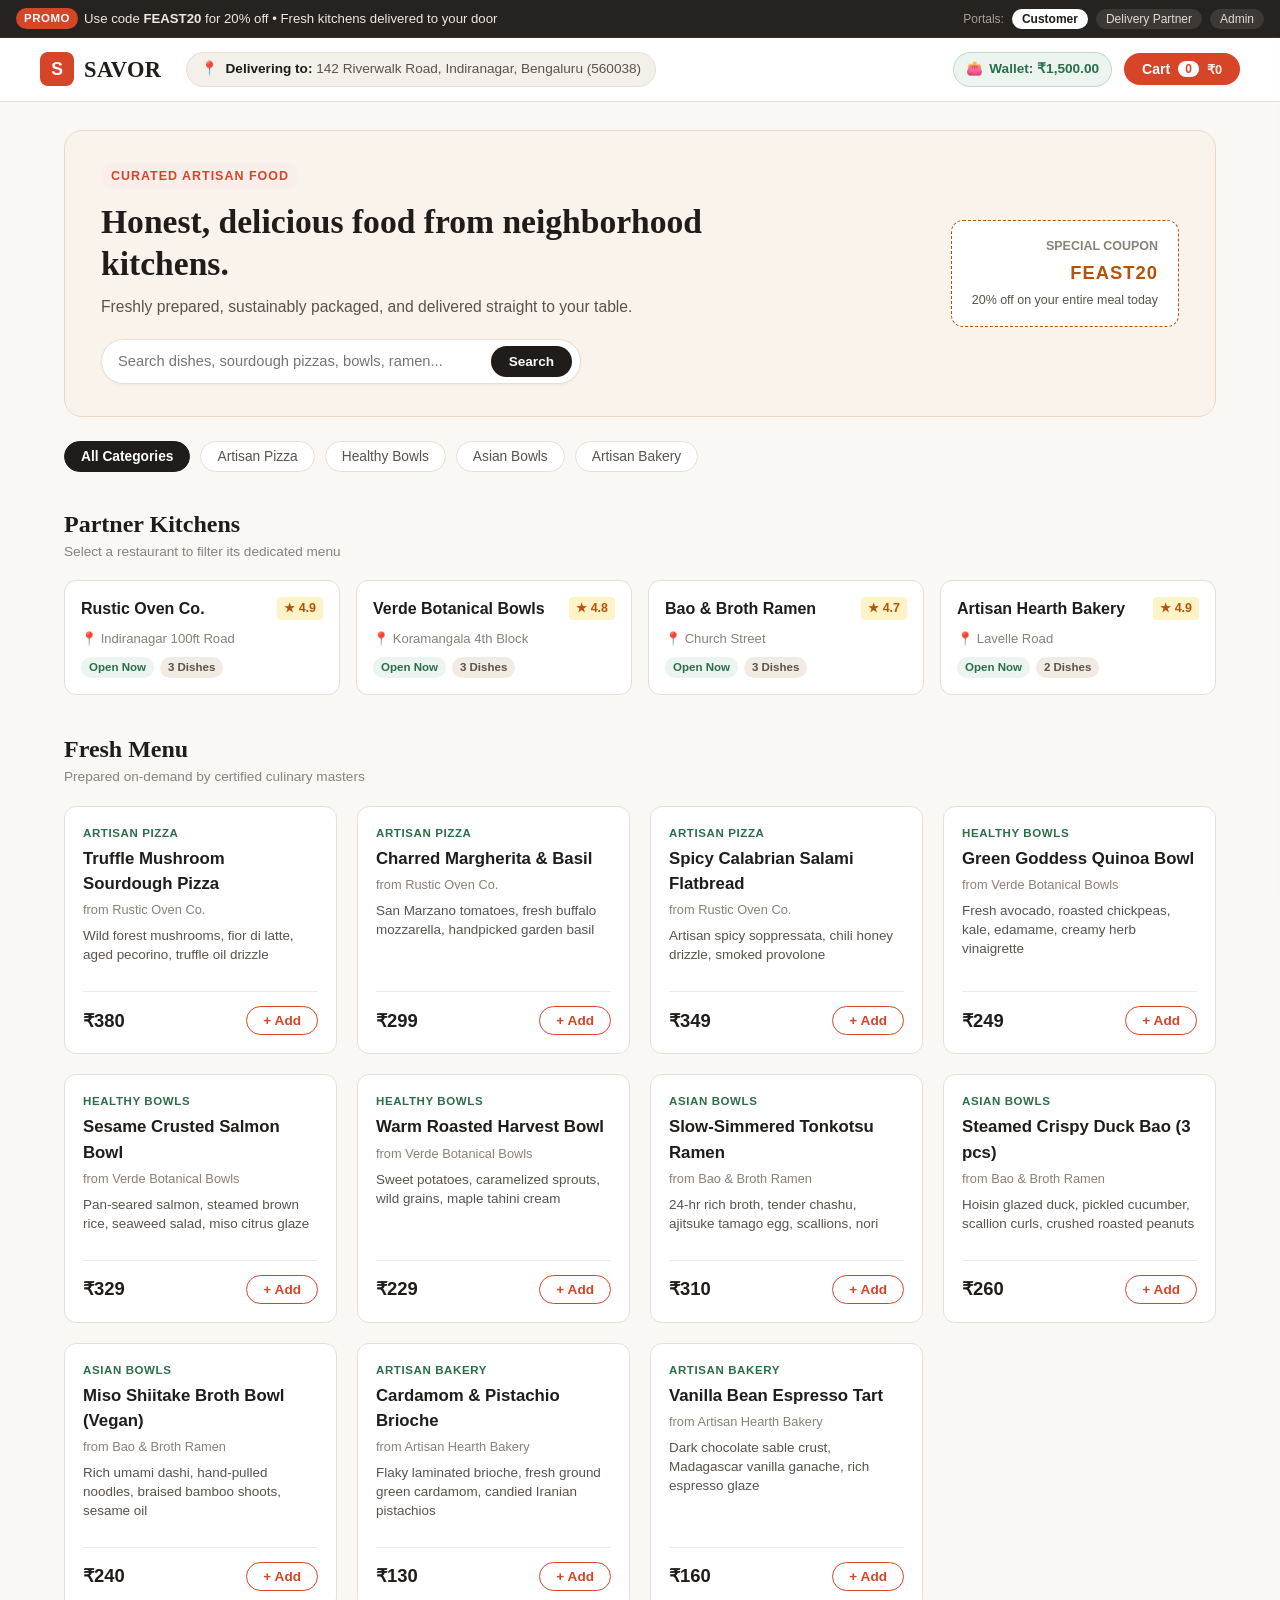
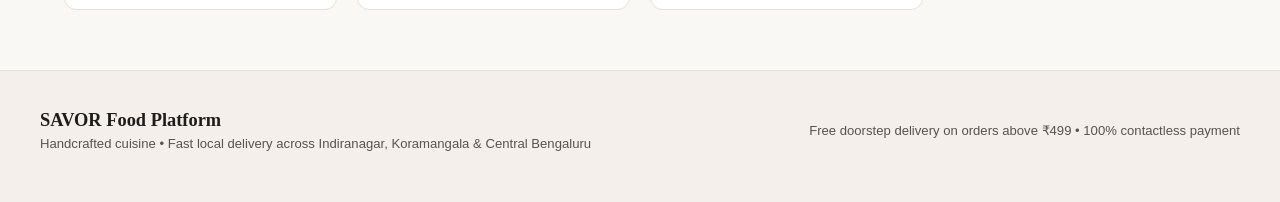
==== index.html @ b682f84f "Add files via upload" ====
<!DOCTYPE html>
<html lang="en">
<head>
  <meta charset="UTF-8">
  <meta name="viewport" content="width=device-width, initial-scale=1.0">
  <title>SAVOR — Handcrafted Food & Local Kitchens</title>
  <link rel="stylesheet" href="styles.css">
</head>
<body>

  <!-- Top System Bar with Operational Portals & Offer -->
  <aside class="top-banner">
    <div style="display:flex; align-items:center;">
      <span class="banner-badge">PROMO</span>
      <span>Use code <strong>FEAST20</strong> for 20% off • Fresh kitchens delivered to your door</span>
    </div>
    <div class="banner-role-pills">
      <span style="font-size:0.75rem; color:#A8A095;">Portals:</span>
      <button class="role-pill-btn active" onclick="showRoleOverview('Customer')">Customer</button>
      <button class="role-pill-btn" onclick="showRoleOverview('DeliveryPartner')">Delivery Partner</button>
      <button class="role-pill-btn" onclick="showRoleOverview('Admin')">Admin</button>
    </div>
  </aside>

  <!-- Navigation Bar -->
  <header class="navbar">
    <div class="nav-container">
      <div style="display:flex; align-items:center; gap:24px;">
        <a href="#" class="brand-group">
          <div class="brand-icon">S</div>
          <span class="brand-name">SAVOR</span>
        </a>

        <!-- Delivery Address -->
        <div class="address-box" title="Delivery Address">
          <span>📍</span>
          <div>
            <span class="address-label">Delivering to:</span>
            <span id="navAddress">142 Riverwalk Road, Indiranagar, Bengaluru (560038)</span>
          </div>
        </div>
      </div>

      <!-- Nav Actions (Wallet & Cart) -->
      <div class="nav-actions">
        <!-- Customer Wallet Balance -->
        <div class="wallet-badge" title="Customer Wallet Balance">
          <span>👛</span>
          <span>Wallet: <strong id="walletDisplay">₹1,500.00</strong></span>
        </div>

        <!-- Cart Button -->
        <button class="btn-cart" onclick="openCart()">
          <span>Cart</span>
          <span class="cart-counter" id="cartCountBadge">0</span>
          <span id="cartNavTotal" style="font-size:0.8rem; opacity:0.9;">₹0.00</span>
        </button>
      </div>
    </div>
  </header>

  <main>
    <!-- Hero / Discovery Section -->
    <section class="hero-section">
      <div class="hero-card">
        <div class="hero-content">
          <span class="hero-tag">Curated Artisan Food</span>
          <h1 class="hero-title">Honest, delicious food from neighborhood kitchens.</h1>
          <p class="hero-subtitle">Freshly prepared, sustainably packaged, and delivered straight to your table.</p>
          
          <div class="hero-search-bar">
            <input type="text" id="searchInput" placeholder="Search dishes, sourdough pizzas, bowls, ramen...">
            <button class="hero-search-btn" onclick="renderFoodItems()">Search</button>
          </div>
        </div>

        <!-- Coupon Card -->
        <div class="hero-coupon-banner">
          <div class="coupon-label">Special Coupon</div>
          <div class="coupon-code">FEAST20</div>
          <div class="coupon-desc">20% off on your entire meal today</div>
        </div>
      </div>
    </section>

    <!-- Category Filter Chips -->
    <nav class="filter-section" id="filterChips" aria-label="Food Categories">
      <button class="filter-chip active" data-category="All">All Categories</button>
      <button class="filter-chip" data-category="Artisan Pizza">Artisan Pizza</button>
      <button class="filter-chip" data-category="Healthy Bowls">Healthy Bowls</button>
      <button class="filter-chip" data-category="Asian Bowls">Asian Bowls</button>
      <button class="filter-chip" data-category="Artisan Bakery">Artisan Bakery</button>
    </nav>

    <!-- Main Content Area -->
    <div class="content-container">
      <!-- Restaurants Section -->
      <section style="margin-bottom: 32px;">
        <div class="section-header">
          <div>
            <h2 class="section-title">Partner Kitchens</h2>
            <p class="section-meta">Select a restaurant to filter its dedicated menu</p>
          </div>
        </div>
        <div class="restaurants-strip" id="restaurantsStrip">
          <!-- Populated by app.js -->
        </div>
      </section>

      <!-- Food Catalog Grid -->
      <section>
        <div class="section-header">
          <div>
            <h2 class="section-title">Fresh Menu</h2>
            <p class="section-meta">Prepared on-demand by certified culinary masters</p>
          </div>
        </div>
        <div class="food-grid" id="foodGrid">
          <!-- Populated by app.js -->
        </div>
      </section>
    </div>
  </main>

  <!-- Slide-Over Cart Drawer -->
  <div class="cart-overlay" id="cartOverlay" onclick="closeCart()"></div>
  <aside class="cart-drawer" id="cartDrawer" aria-label="Shopping Cart">
    <div class="cart-drawer-header">
      <h3 class="cart-drawer-title">Your Order Cart</h3>
      <button class="btn-close-cart" onclick="closeCart()" aria-label="Close Cart">&times;</button>
    </div>

    <!-- Cart items list -->
    <div class="cart-items-list" id="cartItemsList">
      <!-- Populated by app.js -->
    </div>

    <!-- Cart summary & checkout footer -->
    <div class="cart-drawer-footer">
      <!-- Coupon apply box -->
      <div class="coupon-input-group">
        <input type="text" id="couponInput" placeholder="PROMO CODE (e.g. FEAST20)" value="FEAST20">
        <button onclick="applyCouponCode()">Apply</button>
      </div>
      <div id="couponMsg" class="coupon-status-msg"></div>

      <!-- Price breakdown in Rupees -->
      <div class="price-summary-row">
        <span>Subtotal</span>
        <span id="subtotalDisplay">₹0.00</span>
      </div>
      <div class="price-summary-row discount-row" id="discountRow" style="display:none;">
        <span>Promo Discount</span>
        <span id="discountDisplay">-₹0.00</span>
      </div>
      <div class="price-summary-row">
        <span>Delivery Fee</span>
        <span>₹40.00</span>
      </div>
      <div class="price-summary-row total-row">
        <span>Total Payable</span>
        <span id="totalDisplay">₹0.00</span>
      </div>

      <button class="btn-checkout" id="btnCheckout" onclick="openCheckoutModal()">Proceed to Checkout</button>
    </div>
  </aside>

  <!-- Checkout & Live Order Tracker Modal -->
  <div class="modal-backdrop" id="orderModalBackdrop">
    <div class="modal-box">
      <!-- Step 1: Checkout & Payment Selection -->
      <div id="checkoutStep">
        <div class="modal-header">
          <h3 class="modal-title">Checkout & Payment</h3>
          <button class="btn-close-cart" onclick="closeOrderModal()">&times;</button>
        </div>
        <div class="modal-body">
          <h4 style="font-size:0.95rem; margin-bottom:8px; color:var(--text-secondary);">Order Review</h4>
          <div id="checkoutOrderItems" style="background:var(--bg-subtle); padding:14px; border-radius:var(--radius-sm); margin-bottom:18px;">
            <!-- Rendered by app.js -->
          </div>

          <h4 style="font-size:0.95rem; margin-bottom:8px; color:var(--text-secondary);">Select Payment Method</h4>
          <div class="payment-methods-grid">
            <div class="payment-option-card selected" data-method="WALLET" onclick="selectPaymentMethod('WALLET')">
              <span style="font-size:1.3rem;">👛</span>
              <div>
                <div class="payment-option-name">Customer Wallet</div>
                <div class="payment-option-sub" id="walletOptionSub">Balance: ₹1,500.00</div>
              </div>
            </div>

            <div class="payment-option-card" data-method="UPI" onclick="selectPaymentMethod('UPI')">
              <span style="font-size:1.3rem;">📱</span>
              <div>
                <div class="payment-option-name">Instant UPI</div>
                <div class="payment-option-sub">GPay / PhonePe / Paytm / QR</div>
              </div>
            </div>

            <div class="payment-option-card" data-method="CARD" onclick="selectPaymentMethod('CARD')">
              <span style="font-size:1.3rem;">💳</span>
              <div>
                <div class="payment-option-name">Credit / Debit Card</div>
                <div class="payment-option-sub">Visa, Mastercard, RuPay</div>
              </div>
            </div>

            <div class="payment-option-card" data-method="COD" onclick="selectPaymentMethod('COD')">
              <span style="font-size:1.3rem;">💵</span>
              <div>
                <div class="payment-option-name">Cash on Delivery</div>
                <div class="payment-option-sub">Pay upon doorstep arrival</div>
              </div>
            </div>
          </div>

          <button class="btn-checkout" onclick="confirmAndPlaceOrder()">Place Order & Pay</button>
        </div>
      </div>

      <!-- Step 2: Live Order Tracker -->
      <div id="trackingStep" style="display:none;">
        <div class="modal-header">
          <h3 class="modal-title">Live Order Tracker</h3>
          <button class="btn-close-cart" onclick="closeOrderModal()">&times;</button>
        </div>
        <div class="modal-body">
          <div class="tracker-header">
            <div>
              <div class="tracker-order-id" id="trackerOrderId">Order #ORD-1092</div>
              <div class="tracker-timestamp" id="trackerTime">Placed just now</div>
            </div>
            <div style="text-align:right;">
              <div style="font-size:0.8rem; color:var(--text-muted);">From Kitchen</div>
              <div style="font-weight:700; color:var(--text-main);" id="trackerRestaurantName">Rustic Oven Co.</div>
            </div>
          </div>

          <!-- Order Status Stepper -->
          <div class="order-stepper">
            <div class="step-node active" id="stepNode_PLACED">
              <div class="step-dot">1</div>
              <div class="step-title">Order Placed</div>
              <div class="step-desc">Your order has been received by the platform.</div>
            </div>
            <div class="step-node" id="stepNode_CONFIRMED">
              <div class="step-dot">2</div>
              <div class="step-title">Kitchen Accepted</div>
              <div class="step-desc">The restaurant accepted and is allocating fresh ingredients.</div>
            </div>
            <div class="step-node" id="stepNode_PREPARING">
              <div class="step-dot">3</div>
              <div class="step-title">Cooking & Packaging</div>
              <div class="step-desc">Chefs are handcrafting your meal fresh.</div>
            </div>
            <div class="step-node" id="stepNode_OUT_FOR_DELIVERY">
              <div class="step-dot">4</div>
              <div class="step-title">Out for Delivery</div>
              <div class="step-desc">Delivery partner picked up and is en route.</div>
            </div>
            <div class="step-node" id="stepNode_DELIVERED">
              <div class="step-dot">5</div>
              <div class="step-title">Delivered</div>
              <div class="step-desc">Arrived safely at your doorstep. Enjoy your meal!</div>
            </div>
          </div>

          <!-- Assigned Delivery Partner Card -->
          <div class="delivery-partner-badge">
            <div style="display:flex; align-items:center; gap:12px;">
              <div class="partner-avatar">🛵</div>
              <div>
                <div style="font-weight:700; font-size:0.92rem;" id="trackerPartnerName">Marcus Vance</div>
                <div style="font-size:0.8rem; color:var(--text-muted);" id="trackerPartnerVehicle">TVS Jupiter • KA-04-E-4921</div>
              </div>
            </div>
            <span class="status-pill open">Assigned Rider</span>
          </div>

          <!-- Real Operational Controls -->
          <div class="sim-controls">
            <button class="btn-sim-action" id="btnSimAdvance" onclick="advanceOrderStatusSimulation()">
              Advance Order Status
            </button>
            <button class="btn-sim-action btn-sim-cancel" onclick="cancelCurrentOrder()">
              Cancel Order
            </button>
          </div>
        </div>
      </div>
    </div>
  </div>

  <!-- Role Inspection & Operational Dashboard Modal -->
  <div class="modal-backdrop" id="roleOverviewModal">
    <div class="modal-box">
      <div class="modal-header">
        <h3 class="modal-title" id="roleModalTitle">Role Dashboard</h3>
        <button class="btn-close-cart" onclick="closeRoleOverview()">&times;</button>
      </div>
      <div class="modal-body" id="roleOverviewContent">
        <!-- Rendered dynamically by app.js with real actions & stats -->
      </div>
    </div>
  </div>

  <!-- Minimal Footer -->
  <footer class="site-footer">
    <div class="footer-container">
      <div>
        <div class="footer-brand">SAVOR Food Platform</div>
        <p class="footer-note">Handcrafted cuisine &bull; Fast local delivery across Indiranagar, Koramangala & Central Bengaluru</p>
      </div>
      <div style="font-size:0.82rem; color:var(--text-secondary); text-align:right;">
        <span>Free doorstep delivery on orders above ₹499 &bull; 100% contactless payment</span>
      </div>
    </div>
  </footer>

  <script src="app.js"></script>
</body>
</html>
---- styles.css ----
/* ==========================================================================
   SAVOR - Minimal Food Platform
   Warm, organic palette avoiding AI purple/blue gradients
   ========================================================================== */

:root {
  /* Warm Earth & Food Palette */
  --bg-page: #FAF8F5;
  --bg-surface: #FFFFFF;
  --bg-subtle: #F3EFE9;
  --bg-muted: #EBE5DC;
  
  /* Text */
  --text-main: #1F1C19;
  --text-secondary: #59534C;
  --text-muted: #8A8177;
  --text-inverted: #FFFFFF;
  
  /* Accents - Terracotta, Olive Basil, Saffron Amber */
  --accent-primary: #D64527;        /* Terracotta Paprika */
  --accent-primary-hover: #B83419;
  --accent-subtle: #FAEEEA;
  
  --accent-green: #2B6E48;          /* Olive / Basil */
  --accent-green-subtle: #EBF4EE;
  
  --accent-amber: #B45309;          /* Saffron Gold */
  --accent-amber-subtle: #FEF3C7;
  
  --border-color: #E6DFD5;
  --border-subtle: #EFEBE4;
  
  /* Radii & Shadows */
  --radius-xs: 4px;
  --radius-sm: 8px;
  --radius-md: 12px;
  --radius-lg: 18px;
  --radius-full: 9999px;
  
  --shadow-sm: 0 1px 3px rgba(35, 28, 24, 0.05);
  --shadow-md: 0 4px 14px rgba(35, 28, 24, 0.07);
  --shadow-lg: 0 16px 36px rgba(35, 28, 24, 0.10);
  
  --font-sans: -apple-system, BlinkMacSystemFont, "Segoe UI", Roboto, "Helvetica Neue", Arial, sans-serif;
  --font-serif: "Iowan Old Style", "Apple Garamond", "Baskerville", "Times New Roman", "Droid Serif", Times, Source Serif Pro, serif, "Apple Color Emoji", "Segoe UI Emoji", "Segoe UI Symbol";
}

* {
  box-sizing: border-box;
  margin: 0;
  padding: 0;
}

body {
  font-family: var(--font-sans);
  background-color: var(--bg-page);
  color: var(--text-main);
  line-height: 1.5;
  -webkit-font-smoothing: antialiased;
}

/* ----------------- Top Announcement Bar ----------------- */
.top-banner {
  background-color: #26221F;
  color: #EDE8E1;
  font-size: 0.825rem;
  padding: 8px 16px;
  display: flex;
  justify-content: space-between;
  align-items: center;
  border-bottom: 1px solid rgba(255, 255, 255, 0.08);
}
.banner-badge {
  background: var(--accent-primary);
  color: white;
  padding: 2px 8px;
  border-radius: var(--radius-full);
  font-size: 0.72rem;
  font-weight: 700;
  margin-right: 6px;
  letter-spacing: 0.5px;
}
.banner-role-pills {
  display: flex;
  gap: 8px;
  align-items: center;
}
.role-pill-btn {
  background: rgba(255, 255, 255, 0.1);
  color: #E2DBD2;
  border: none;
  font-size: 0.75rem;
  padding: 3px 10px;
  border-radius: var(--radius-full);
  cursor: pointer;
  transition: all 0.15s ease;
}
.role-pill-btn:hover, .role-pill-btn.active {
  background: #FFFFFF;
  color: #1F1C19;
  font-weight: 600;
}

/* ----------------- Header & Navigation ----------------- */
.navbar {
  background-color: var(--bg-surface);
  border-bottom: 1px solid var(--border-color);
  padding: 14px 24px;
  position: sticky;
  top: 0;
  z-index: 50;
}
.nav-container {
  max-width: 1200px;
  margin: 0 auto;
  display: flex;
  align-items: center;
  justify-content: space-between;
  gap: 20px;
}
.brand-group {
  display: flex;
  align-items: center;
  gap: 10px;
  text-decoration: none;
  color: inherit;
}
.brand-icon {
  width: 34px;
  height: 34px;
  border-radius: var(--radius-sm);
  background: var(--accent-primary);
  color: white;
  display: grid;
  place-items: center;
  font-size: 1.1rem;
  font-weight: 800;
}
.brand-name {
  font-family: var(--font-serif);
  font-size: 1.4rem;
  font-weight: 700;
  letter-spacing: 0.5px;
  color: var(--text-main);
}

.address-box {
  display: flex;
  align-items: center;
  gap: 8px;
  background: var(--bg-subtle);
  border: 1px solid var(--border-color);
  padding: 6px 14px;
  border-radius: var(--radius-full);
  font-size: 0.85rem;
  color: var(--text-secondary);
  cursor: pointer;
  transition: border-color 0.15s;
}
.address-box:hover {
  border-color: var(--text-muted);
}
.address-label {
  font-weight: 600;
  color: var(--text-main);
}

.nav-actions {
  display: flex;
  align-items: center;
  gap: 12px;
}
.wallet-badge {
  display: flex;
  align-items: center;
  gap: 6px;
  background: var(--accent-green-subtle);
  color: var(--accent-green);
  border: 1px solid rgba(43, 110, 72, 0.2);
  padding: 6px 12px;
  border-radius: var(--radius-full);
  font-size: 0.85rem;
  font-weight: 600;
}
.btn-cart {
  background: var(--accent-primary);
  color: var(--text-inverted);
  border: none;
  padding: 8px 18px;
  border-radius: var(--radius-full);
  font-size: 0.88rem;
  font-weight: 600;
  cursor: pointer;
  display: flex;
  align-items: center;
  gap: 8px;
  box-shadow: var(--shadow-sm);
  transition: background 0.15s ease, transform 0.1s;
}
.btn-cart:hover {
  background: var(--accent-primary-hover);
}
.btn-cart:active {
  transform: scale(0.98);
}
.cart-counter {
  background: white;
  color: var(--accent-primary);
  font-size: 0.75rem;
  font-weight: 700;
  padding: 1px 7px;
  border-radius: var(--radius-full);
}

/* ----------------- Hero / Discovery ----------------- */
.hero-section {
  max-width: 1200px;
  margin: 28px auto 0;
  padding: 0 24px;
}
.hero-card {
  background: #FAF3EC;
  border: 1px solid #ECD8C8;
  border-radius: var(--radius-lg);
  padding: 32px 36px;
  display: flex;
  justify-content: space-between;
  align-items: center;
  position: relative;
  overflow: hidden;
}
.hero-content {
  max-width: 650px;
  z-index: 2;
}
.hero-tag {
  display: inline-block;
  background: var(--accent-subtle);
  color: var(--accent-primary);
  font-size: 0.78rem;
  font-weight: 700;
  text-transform: uppercase;
  letter-spacing: 1px;
  padding: 4px 10px;
  border-radius: var(--radius-full);
  margin-bottom: 12px;
}
.hero-title {
  font-family: var(--font-serif);
  font-size: 2.1rem;
  line-height: 1.25;
  color: var(--text-main);
  margin-bottom: 10px;
}
.hero-subtitle {
  color: var(--text-secondary);
  font-size: 0.98rem;
  margin-bottom: 20px;
}
.hero-search-bar {
  display: flex;
  gap: 8px;
  background: white;
  border: 1px solid var(--border-color);
  padding: 6px 8px 6px 16px;
  border-radius: var(--radius-full);
  box-shadow: var(--shadow-sm);
  max-width: 480px;
}
.hero-search-bar input {
  border: none;
  outline: none;
  width: 100%;
  font-size: 0.92rem;
  background: transparent;
  color: var(--text-main);
}
.hero-search-btn {
  background: var(--text-main);
  color: white;
  border: none;
  padding: 8px 18px;
  border-radius: var(--radius-full);
  font-size: 0.85rem;
  font-weight: 600;
  cursor: pointer;
}
.hero-coupon-banner {
  background: white;
  border: 1px dashed var(--accent-amber);
  border-radius: var(--radius-md);
  padding: 16px 20px;
  text-align: right;
  z-index: 2;
}
.coupon-label {
  font-size: 0.78rem;
  color: var(--text-muted);
  text-transform: uppercase;
  font-weight: 600;
}
.coupon-code {
  font-size: 1.15rem;
  font-weight: 800;
  color: var(--accent-amber);
  letter-spacing: 1px;
  margin: 4px 0;
}
.coupon-desc {
  font-size: 0.78rem;
  color: var(--text-secondary);
}

/* ----------------- Filter Chips ----------------- */
.filter-section {
  max-width: 1200px;
  margin: 24px auto 0;
  padding: 0 24px;
  display: flex;
  gap: 10px;
  overflow-x: auto;
  padding-bottom: 6px;
}
.filter-chip {
  background: var(--bg-surface);
  border: 1px solid var(--border-color);
  color: var(--text-secondary);
  padding: 7px 16px;
  border-radius: var(--radius-full);
  font-size: 0.86rem;
  font-weight: 500;
  cursor: pointer;
  white-space: nowrap;
  transition: all 0.15s ease;
}
.filter-chip:hover {
  border-color: var(--text-muted);
  color: var(--text-main);
}
.filter-chip.active {
  background: var(--text-main);
  border-color: var(--text-main);
  color: white;
  font-weight: 600;
}

/* ----------------- Section Headers ----------------- */
.content-container {
  max-width: 1200px;
  margin: 28px auto 40px;
  padding: 0 24px;
}
.section-header {
  display: flex;
  justify-content: space-between;
  align-items: flex-end;
  margin-bottom: 18px;
}
.section-title {
  font-family: var(--font-serif);
  font-size: 1.5rem;
  font-weight: 700;
  color: var(--text-main);
}
.section-meta {
  font-size: 0.85rem;
  color: var(--text-muted);
}

/* ----------------- Restaurant Horizontal Strip ----------------- */
.restaurants-strip {
  display: grid;
  grid-template-columns: repeat(auto-fill, minmax(260px, 1fr));
  gap: 16px;
  margin-bottom: 36px;
}
.restaurant-card {
  background: var(--bg-surface);
  border: 1px solid var(--border-color);
  border-radius: var(--radius-md);
  padding: 16px;
  cursor: pointer;
  transition: transform 0.15s ease, box-shadow 0.15s ease, border-color 0.15s ease;
  position: relative;
}
.restaurant-card:hover {
  transform: translateY(-2px);
  box-shadow: var(--shadow-md);
  border-color: #D3C9BD;
}
.restaurant-card.selected {
  border-color: var(--accent-primary);
  background: #FCFAF8;
}
.restaurant-header {
  display: flex;
  justify-content: space-between;
  align-items: flex-start;
  margin-bottom: 8px;
}
.restaurant-name {
  font-size: 1rem;
  font-weight: 700;
  color: var(--text-main);
}
.restaurant-rating {
  background: var(--accent-amber-subtle);
  color: var(--accent-amber);
  font-size: 0.78rem;
  font-weight: 700;
  padding: 2px 7px;
  border-radius: var(--radius-xs);
  display: flex;
  align-items: center;
  gap: 3px;
}
.restaurant-location {
  font-size: 0.82rem;
  color: var(--text-muted);
  margin-bottom: 8px;
}
.restaurant-badge-row {
  display: flex;
  gap: 6px;
  align-items: center;
}
.status-pill {
  font-size: 0.72rem;
  font-weight: 600;
  padding: 2px 8px;
  border-radius: var(--radius-full);
}
.status-pill.open {
  background: var(--accent-green-subtle);
  color: var(--accent-green);
}
.status-pill.closed {
  background: var(--bg-subtle);
  color: var(--text-muted);
}

/* ----------------- Food Items Grid ----------------- */
.food-grid {
  display: grid;
  grid-template-columns: repeat(auto-fill, minmax(270px, 1fr));
  gap: 20px;
}
.food-card {
  background: var(--bg-surface);
  border: 1px solid var(--border-color);
  border-radius: var(--radius-md);
  padding: 18px;
  display: flex;
  flex-direction: column;
  justify-content: space-between;
  transition: transform 0.15s ease, box-shadow 0.15s ease;
}
.food-card:hover {
  box-shadow: var(--shadow-md);
  transform: translateY(-2px);
}
.food-card-top {
  margin-bottom: 14px;
}
.food-category-tag {
  font-size: 0.72rem;
  text-transform: uppercase;
  font-weight: 700;
  color: var(--accent-green);
  letter-spacing: 0.6px;
  margin-bottom: 4px;
}
.food-title {
  font-size: 1.05rem;
  font-weight: 700;
  color: var(--text-main);
  margin-bottom: 4px;
}
.food-restaurant-ref {
  font-size: 0.8rem;
  color: var(--text-muted);
  margin-bottom: 8px;
}
.food-desc {
  font-size: 0.84rem;
  color: var(--text-secondary);
  line-height: 1.4;
}
.food-card-bottom {
  display: flex;
  justify-content: space-between;
  align-items: center;
  border-top: 1px solid var(--border-subtle);
  padding-top: 14px;
  margin-top: 12px;
}
.food-price {
  font-size: 1.15rem;
  font-weight: 700;
  color: var(--text-main);
}
.btn-add-food {
  background: var(--bg-surface);
  border: 1px solid var(--accent-primary);
  color: var(--accent-primary);
  padding: 6px 16px;
  border-radius: var(--radius-full);
  font-size: 0.85rem;
  font-weight: 600;
  cursor: pointer;
  transition: all 0.15s ease;
}
.btn-add-food:hover {
  background: var(--accent-primary);
  color: white;
}
.qty-controller {
  display: flex;
  align-items: center;
  background: var(--bg-subtle);
  border-radius: var(--radius-full);
  border: 1px solid var(--border-color);
}
.qty-btn {
  background: transparent;
  border: none;
  font-size: 0.95rem;
  font-weight: 700;
  width: 28px;
  height: 28px;
  cursor: pointer;
  color: var(--text-main);
  display: grid;
  place-items: center;
}
.qty-value {
  font-size: 0.85rem;
  font-weight: 700;
  min-width: 18px;
  text-align: center;
}

/* ----------------- Slide-over Cart Drawer ----------------- */
.cart-overlay {
  position: fixed;
  inset: 0;
  background: rgba(28, 25, 23, 0.45);
  backdrop-filter: blur(2px);
  z-index: 100;
  opacity: 0;
  pointer-events: none;
  transition: opacity 0.25s ease;
}
.cart-overlay.open {
  opacity: 1;
  pointer-events: auto;
}
.cart-drawer {
  position: fixed;
  top: 0;
  right: -450px;
  width: 100%;
  max-width: 420px;
  height: 100%;
  background: var(--bg-surface);
  box-shadow: var(--shadow-lg);
  z-index: 101;
  display: flex;
  flex-direction: column;
  transition: right 0.25s cubic-bezier(0.16, 1, 0.3, 1);
}
.cart-drawer.open {
  right: 0;
}
.cart-drawer-header {
  padding: 18px 22px;
  border-bottom: 1px solid var(--border-color);
  display: flex;
  justify-content: space-between;
  align-items: center;
}
.cart-drawer-title {
  font-family: var(--font-serif);
  font-size: 1.25rem;
  font-weight: 700;
}
.btn-close-cart {
  background: transparent;
  border: none;
  font-size: 1.3rem;
  cursor: pointer;
  color: var(--text-muted);
  line-height: 1;
}
.cart-items-list {
  flex: 1;
  overflow-y: auto;
  padding: 20px 22px;
  display: flex;
  flex-direction: column;
  gap: 16px;
}
.cart-empty-state {
  text-align: center;
  margin-top: 60px;
  color: var(--text-muted);
}
.cart-item-row {
  display: flex;
  justify-content: space-between;
  align-items: center;
  border-bottom: 1px solid var(--border-subtle);
  padding-bottom: 14px;
}
.cart-item-info {
  flex: 1;
}
.cart-item-name {
  font-size: 0.92rem;
  font-weight: 600;
  color: var(--text-main);
}
.cart-item-unitprice {
  font-size: 0.8rem;
  color: var(--text-muted);
}
.cart-item-actions {
  display: flex;
  align-items: center;
  gap: 14px;
}
.cart-item-subtotal {
  font-size: 0.95rem;
  font-weight: 700;
  min-width: 60px;
  text-align: right;
}

.cart-drawer-footer {
  padding: 18px 22px 24px;
  border-top: 1px solid var(--border-color);
  background: #FCFAF8;
}
.coupon-input-group {
  display: flex;
  gap: 8px;
  margin-bottom: 16px;
}
.coupon-input-group input {
  flex: 1;
  padding: 8px 12px;
  border: 1px solid var(--border-color);
  border-radius: var(--radius-sm);
  font-size: 0.85rem;
  text-transform: uppercase;
  outline: none;
}
.coupon-input-group button {
  background: var(--text-main);
  color: white;
  border: none;
  padding: 8px 14px;
  border-radius: var(--radius-sm);
  font-size: 0.82rem;
  font-weight: 600;
  cursor: pointer;
}
.coupon-status-msg {
  font-size: 0.78rem;
  margin-top: -10px;
  margin-bottom: 12px;
}
.coupon-status-msg.success { color: var(--accent-green); }
.coupon-status-msg.error { color: var(--accent-primary); }

.price-summary-row {
  display: flex;
  justify-content: space-between;
  font-size: 0.88rem;
  color: var(--text-secondary);
  margin-bottom: 6px;
}
.price-summary-row.discount-row {
  color: var(--accent-green);
  font-weight: 600;
}
.price-summary-row.total-row {
  font-size: 1.15rem;
  font-weight: 800;
  color: var(--text-main);
  border-top: 1px solid var(--border-color);
  padding-top: 10px;
  margin-top: 8px;
}
.btn-checkout {
  width: 100%;
  background: var(--accent-primary);
  color: white;
  border: none;
  padding: 14px;
  border-radius: var(--radius-full);
  font-size: 0.98rem;
  font-weight: 700;
  cursor: pointer;
  margin-top: 14px;
  transition: background 0.15s ease;
}
.btn-checkout:hover {
  background: var(--accent-primary-hover);
}
.btn-checkout:disabled {
  background: var(--bg-muted);
  color: var(--text-muted);
  cursor: not-allowed;
}

/* ----------------- Checkout & Order Tracking Modal ----------------- */
.modal-backdrop {
  position: fixed;
  inset: 0;
  background: rgba(28, 25, 23, 0.55);
  backdrop-filter: blur(3px);
  z-index: 200;
  display: flex;
  align-items: center;
  justify-content: center;
  padding: 20px;
  opacity: 0;
  pointer-events: none;
  transition: opacity 0.2s ease;
}
.modal-backdrop.open {
  opacity: 1;
  pointer-events: auto;
}
.modal-box {
  background: var(--bg-surface);
  border-radius: var(--radius-lg);
  max-width: 580px;
  width: 100%;
  max-height: 90vh;
  overflow-y: auto;
  box-shadow: var(--shadow-lg);
  position: relative;
}
.modal-header {
  padding: 20px 24px;
  border-bottom: 1px solid var(--border-color);
  display: flex;
  justify-content: space-between;
  align-items: center;
}
.modal-title {
  font-family: var(--font-serif);
  font-size: 1.35rem;
  font-weight: 700;
}
.modal-body {
  padding: 24px;
}

/* Payment Method Selector */
.payment-methods-grid {
  display: grid;
  grid-template-columns: 1fr 1fr;
  gap: 12px;
  margin: 16px 0 24px;
}
.payment-option-card {
  border: 1px solid var(--border-color);
  border-radius: var(--radius-md);
  padding: 14px 16px;
  cursor: pointer;
  transition: all 0.15s ease;
  display: flex;
  align-items: center;
  gap: 10px;
}
.payment-option-card:hover {
  border-color: var(--text-muted);
}
.payment-option-card.selected {
  border-color: var(--accent-primary);
  background: var(--accent-subtle);
}
.payment-option-name {
  font-size: 0.9rem;
  font-weight: 600;
}
.payment-option-sub {
  font-size: 0.75rem;
  color: var(--text-muted);
}

/* UML Order Tracker */
.tracker-header {
  background: var(--bg-subtle);
  border-radius: var(--radius-md);
  padding: 16px;
  margin-bottom: 24px;
  display: flex;
  justify-content: space-between;
  align-items: center;
}
.tracker-order-id {
  font-size: 0.95rem;
  font-weight: 700;
}
.tracker-timestamp {
  font-size: 0.8rem;
  color: var(--text-muted);
}

.order-stepper {
  display: flex;
  flex-direction: column;
  gap: 18px;
  position: relative;
  margin-bottom: 24px;
  padding-left: 28px;
}
.order-stepper::before {
  content: "";
  position: absolute;
  top: 8px;
  bottom: 8px;
  left: 10px;
  width: 2px;
  background: var(--border-color);
}
.step-node {
  position: relative;
  display: flex;
  flex-direction: column;
}
.step-dot {
  position: absolute;
  left: -28px;
  top: 2px;
  width: 22px;
  height: 22px;
  border-radius: 50%;
  background: var(--bg-surface);
  border: 2px solid var(--border-color);
  display: grid;
  place-items: center;
  font-size: 0.7rem;
  font-weight: 700;
  color: var(--text-muted);
  transition: all 0.2s ease;
}
.step-node.done .step-dot {
  background: var(--accent-green);
  border-color: var(--accent-green);
  color: white;
}
.step-node.active .step-dot {
  background: var(--accent-primary);
  border-color: var(--accent-primary);
  color: white;
  animation: pulse-dot 1.8s infinite;
}
@keyframes pulse-dot {
  0% { box-shadow: 0 0 0 0 rgba(214, 69, 39, 0.4); }
  70% { box-shadow: 0 0 0 8px rgba(214, 69, 39, 0); }
  100% { box-shadow: 0 0 0 0 rgba(214, 69, 39, 0); }
}
.step-title {
  font-size: 0.92rem;
  font-weight: 600;
  color: var(--text-main);
}
.step-desc {
  font-size: 0.78rem;
  color: var(--text-muted);
}

.delivery-partner-badge {
  background: #FCFAF8;
  border: 1px solid var(--border-color);
  border-radius: var(--radius-md);
  padding: 14px 16px;
  display: flex;
  align-items: center;
  justify-content: space-between;
  margin-bottom: 20px;
}
.partner-avatar {
  width: 38px;
  height: 38px;
  border-radius: 50%;
  background: #E8E1D7;
  display: grid;
  place-items: center;
  font-weight: 700;
  font-size: 0.9rem;
  color: var(--text-secondary);
}

.sim-controls {
  display: flex;
  gap: 10px;
  margin-top: 16px;
}
.btn-sim-action {
  flex: 1;
  padding: 10px;
  border-radius: var(--radius-full);
  border: 1px solid var(--border-color);
  background: var(--bg-surface);
  font-size: 0.85rem;
  font-weight: 600;
  cursor: pointer;
  transition: background 0.15s;
}
.btn-sim-action:hover {
  background: var(--bg-subtle);
}
.btn-sim-cancel {
  border-color: #E2B6B6;
  color: var(--accent-primary);
}
.btn-sim-cancel:hover {
  background: var(--accent-subtle);
}

/* ----------------- Role Portal Drawer / Action Controls ----------------- */
.role-modal-card {
  background: var(--bg-surface);
  border: 1px solid var(--border-color);
  border-radius: var(--radius-md);
  padding: 20px;
  margin-bottom: 14px;
}
.role-card-title {
  font-size: 1.15rem;
  font-weight: 700;
  margin-bottom: 2px;
  color: var(--text-main);
}
.role-card-subtitle {
  font-size: 0.82rem;
  color: var(--text-muted);
  margin-bottom: 12px;
}
.portal-action-btn {
  background: var(--accent-primary);
  color: white;
  border: 1px solid var(--accent-primary);
  padding: 8px 16px;
  border-radius: var(--radius-sm);
  font-size: 0.85rem;
  font-weight: 600;
  cursor: pointer;
  transition: all 0.15s ease;
  text-align: center;
}
.portal-action-btn:hover {
  background: var(--accent-primary-hover);
  border-color: var(--accent-primary-hover);
}
.portal-action-btn.secondary {
  background: var(--bg-surface);
  color: var(--text-main);
  border: 1px solid var(--border-color);
}
.portal-action-btn.secondary:hover {
  background: var(--bg-subtle);
  border-color: var(--text-muted);
}

/* ----------------- Footer ----------------- */
.site-footer {
  border-top: 1px solid var(--border-color);
  background: #F4EFEB;
  padding: 36px 24px 48px;
  margin-top: 60px;
}
.footer-container {
  max-width: 1200px;
  margin: 0 auto;
  display: flex;
  flex-wrap: wrap;
  justify-content: space-between;
  align-items: center;
  gap: 20px;
}
.footer-brand {
  font-family: var(--font-serif);
  font-size: 1.15rem;
  font-weight: 700;
}
.footer-note {
  font-size: 0.82rem;
  color: var(--text-secondary);
}

/* ----------------- Responsive ----------------- */
@media (max-width: 768px) {
  .hero-card {
    flex-direction: column;
    align-items: flex-start;
    gap: 20px;
    padding: 24px 20px;
  }
  .hero-coupon-banner {
    width: 100%;
    text-align: left;
  }
  .address-box {
    display: none;
  }
  .payment-methods-grid {
    grid-template-columns: 1fr;
  }
}
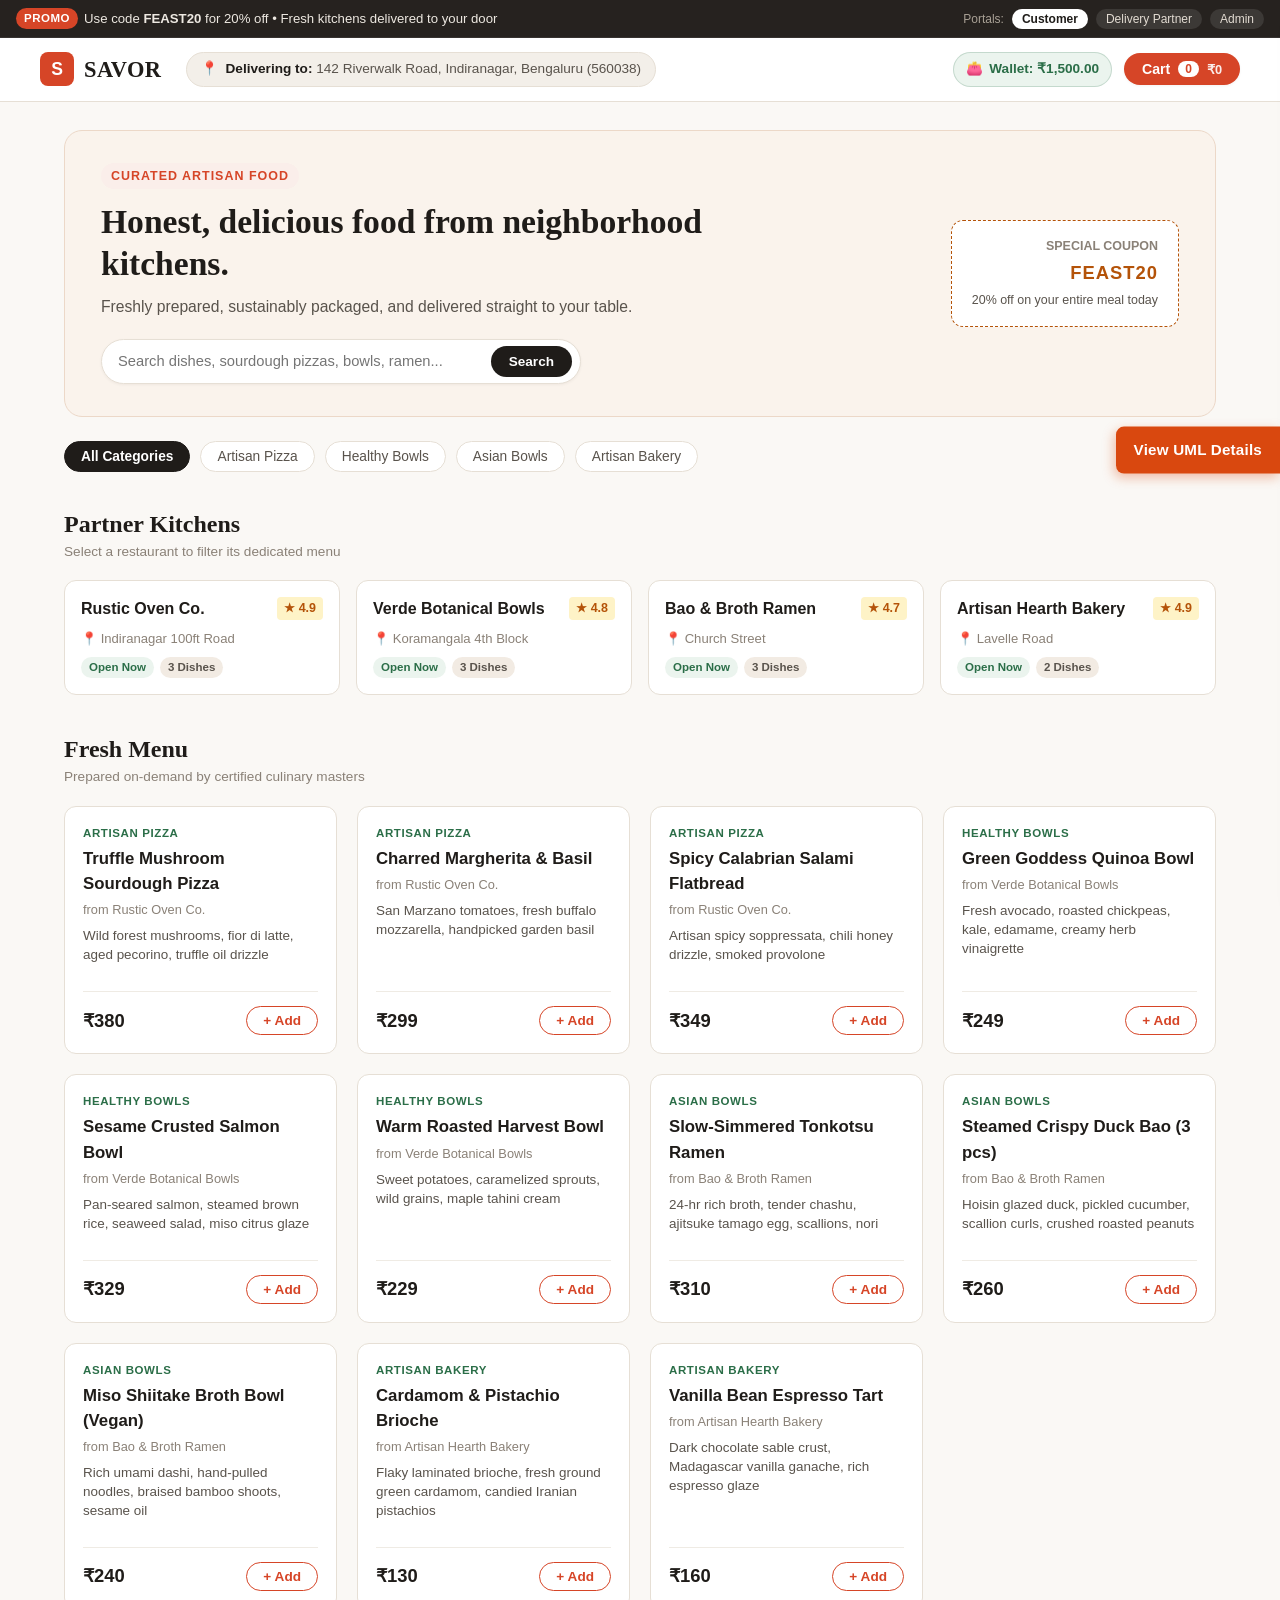
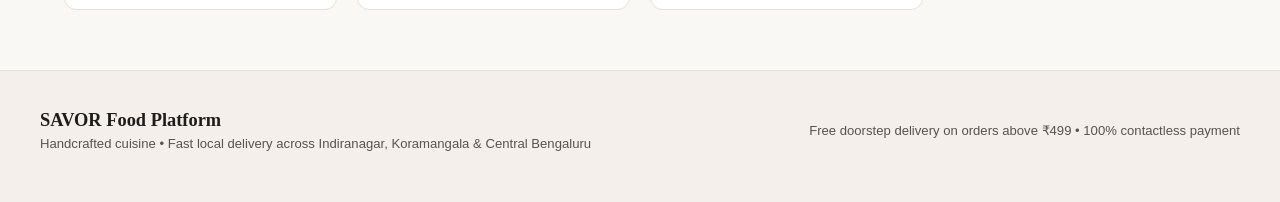
==== commit 02be2ccb: "uml details added" ====
--- a/index.html
+++ b/index.html
@@ -319,6 +319,54 @@
     </div>
   </footer>
 
+  <!-- Floating Button: View UML Details (Home page only) -->
+  <a href="/uml" id="btnFloatingUml" class="floating-uml-btn" aria-label="View UML Details">
+    <span>View UML Details</span>
+  </a>
+
+  <style>
+    /* Floating Button on the right side of the screen, vertically in the middle */
+    .floating-uml-btn {
+      position: fixed;
+      right: 0;
+      top: 50%;
+      transform: translateY(-50%);
+      background-color: #d9480f;
+      color: #ffffff !important;
+      text-decoration: none;
+      padding: 12px 18px;
+      border-top-left-radius: 8px;
+      border-bottom-left-radius: 8px;
+      border-top-right-radius: 0;
+      border-bottom-right-radius: 0;
+      box-shadow: -2px 4px 12px rgba(217, 72, 15, 0.35);
+      font-family: var(--font-sans, -apple-system, BlinkMacSystemFont, "Segoe UI", Roboto, sans-serif);
+      font-weight: 600;
+      font-size: 0.95rem;
+      letter-spacing: 0.2px;
+      z-index: 999;
+      display: inline-flex;
+      align-items: center;
+      transition: all 0.2s ease;
+      cursor: pointer;
+    }
+    .floating-uml-btn:hover {
+      background-color: #bf3f0d;
+      transform: translateY(-50%) translateX(-4px);
+      box-shadow: -4px 6px 18px rgba(217, 72, 15, 0.5);
+      color: #ffffff !important;
+    }
+  </style>
+
+  <script>
+    if (window.location.protocol === 'file:') {
+      var umlFloatingBtn = document.getElementById('btnFloatingUml');
+      if (umlFloatingBtn) {
+        umlFloatingBtn.setAttribute('href', 'uml.html');
+      }
+    }
+  </script>
+
   <script src="app.js"></script>
 </body>
 </html>
--- a/styles.css
+++ b/styles.css
@@ -1014,3 +1014,214 @@
     grid-template-columns: 1fr;
   }
 }
+
+
+/* ----------------- Floating UML Details Button (Home Page Only) ----------------- */
+.floating-uml-btn {
+  position: fixed;
+  right: 0;
+  top: 50%;
+  transform: translateY(-50%);
+  background-color: #d9480f;
+  color: #ffffff !important;
+  text-decoration: none;
+  padding: 12px 18px;
+  border-top-left-radius: 8px;
+  border-bottom-left-radius: 8px;
+  border-top-right-radius: 0;
+  border-bottom-right-radius: 0;
+  box-shadow: -2px 4px 12px rgba(217, 72, 15, 0.35);
+  font-family: var(--font-sans, -apple-system, BlinkMacSystemFont, "Segoe UI", Roboto, sans-serif);
+  font-weight: 600;
+  font-size: 0.95rem;
+  letter-spacing: 0.2px;
+  z-index: 999;
+  display: inline-flex;
+  align-items: center;
+  transition: all 0.2s ease;
+  cursor: pointer;
+}
+.floating-uml-btn:hover {
+  background-color: #bf3f0d;
+  transform: translateY(-50%) translateX(-4px);
+  box-shadow: -4px 6px 18px rgba(217, 72, 15, 0.5);
+  color: #ffffff !important;
+}
+
+/* ----------------- UML Class Diagram Page ----------------- */
+.uml-page-container {
+  max-width: 1200px;
+  margin: 28px auto 50px;
+  padding: 0 24px;
+}
+.back-menu-link {
+  display: inline-flex;
+  align-items: center;
+  gap: 6px;
+  color: #d9480f;
+  font-weight: 600;
+  font-size: 0.95rem;
+  text-decoration: none;
+  margin-bottom: 14px;
+  transition: color 0.15s ease, transform 0.15s ease;
+}
+.back-menu-link:hover {
+  color: #bf3f0d;
+  transform: translateX(-3px);
+}
+.uml-main-title {
+  font-size: 1.85rem;
+  font-weight: 700;
+  color: #1F1C19;
+  margin-bottom: 24px;
+  letter-spacing: -0.02em;
+}
+.uml-diagram-wrapper {
+  background: #FFFFFF;
+  border: 1px solid #E6DFD5;
+  border-radius: 8px;
+  padding: 12px;
+  box-shadow: 0 4px 14px rgba(35, 28, 24, 0.06);
+  margin-bottom: 36px;
+  transition: box-shadow 0.2s ease;
+}
+.uml-diagram-wrapper:hover {
+  box-shadow: 0 8px 24px rgba(35, 28, 24, 0.10);
+}
+.uml-diagram-wrapper a {
+  display: block;
+  text-decoration: none;
+  cursor: zoom-in;
+}
+.uml-diagram-img {
+  display: block;
+  width: 100%;
+  max-width: 100%;
+  height: auto;
+  border-radius: 6px;
+  border: 1px solid #EFEBE4;
+}
+.uml-img-caption {
+  margin-top: 10px;
+  font-size: 0.8rem;
+  color: #8A8177;
+  text-align: right;
+}
+.uml-section-title {
+  font-size: 1.45rem;
+  font-weight: 700;
+  color: #1F1C19;
+  margin-bottom: 20px;
+  letter-spacing: -0.01em;
+}
+.uml-grid {
+  display: grid;
+  grid-template-columns: repeat(3, 1fr);
+  gap: 16px;
+  align-items: stretch;
+}
+@media (max-width: 900px) {
+  .uml-grid {
+    grid-template-columns: repeat(2, 1fr);
+  }
+}
+@media (max-width: 600px) {
+  .uml-grid {
+    grid-template-columns: 1fr;
+  }
+}
+.uml-card {
+  background: #FFFFFF;
+  border: 1px solid #E6DFD5;
+  border-radius: 8px;
+  box-shadow: 0 2px 6px rgba(35, 28, 24, 0.05);
+  display: flex;
+  flex-direction: column;
+  overflow: hidden;
+  height: 100%;
+  box-sizing: border-box;
+  transition: transform 0.15s ease, box-shadow 0.15s ease;
+}
+.uml-card:hover {
+  transform: translateY(-2px);
+  box-shadow: 0 6px 16px rgba(35, 28, 24, 0.08);
+}
+.uml-header-strip {
+  height: 4px;
+  background-color: #d9480f;
+  width: 100%;
+  flex-shrink: 0;
+}
+.uml-table {
+  border: 1px solid #E6DFD5;
+  border-radius: 6px;
+  margin: 14px 14px 12px;
+  background: #FFFFFF;
+  overflow: hidden;
+}
+.uml-table-header {
+  padding: 8px 10px;
+  text-align: center;
+  background: #FAF8F5;
+  border-bottom: 1px solid #E6DFD5;
+}
+.uml-stereotype {
+  font-size: 0.72rem;
+  color: #8A8177;
+  font-style: italic;
+  line-height: 1.2;
+  margin-bottom: 2px;
+}
+.uml-class-name {
+  font-weight: 700;
+  font-size: 0.95rem;
+  color: #1F1C19;
+}
+.uml-section {
+  padding: 8px 12px;
+  font-family: 'SFMono-Regular', Consolas, 'Liberation Mono', Menlo, Courier, monospace;
+  font-size: 0.75rem;
+  line-height: 1.5;
+  color: #332E29;
+  background: #FFFFFF;
+}
+.uml-attributes {
+  border-bottom: 1px solid #E6DFD5;
+}
+.uml-none {
+  color: #8A8177;
+  font-style: italic;
+  font-family: inherit;
+}
+.uml-explanation {
+  padding: 10px 14px 16px;
+  font-size: 0.825rem;
+  line-height: 1.45;
+  color: #59534C;
+  border-top: 1px dashed #E6DFD5;
+  margin-top: auto;
+  display: flex;
+  flex-direction: column;
+  gap: 6px;
+}
+.uml-explanation strong {
+  color: #1F1C19;
+}
+.uml-page-footer {
+  text-align: center;
+  color: #8A8177;
+  font-size: 0.85rem;
+  padding: 32px 16px 40px;
+  border-top: 1px solid #E6DFD5;
+  margin-top: 40px;
+}
+.uml-page-footer .author-primary {
+  font-weight: 600;
+  color: #59534C;
+  letter-spacing: 0.5px;
+}
+.uml-page-footer .author-secondary {
+  font-size: 0.75rem;
+  color: #A8A095;
+  margin-top: 4px;
+}
